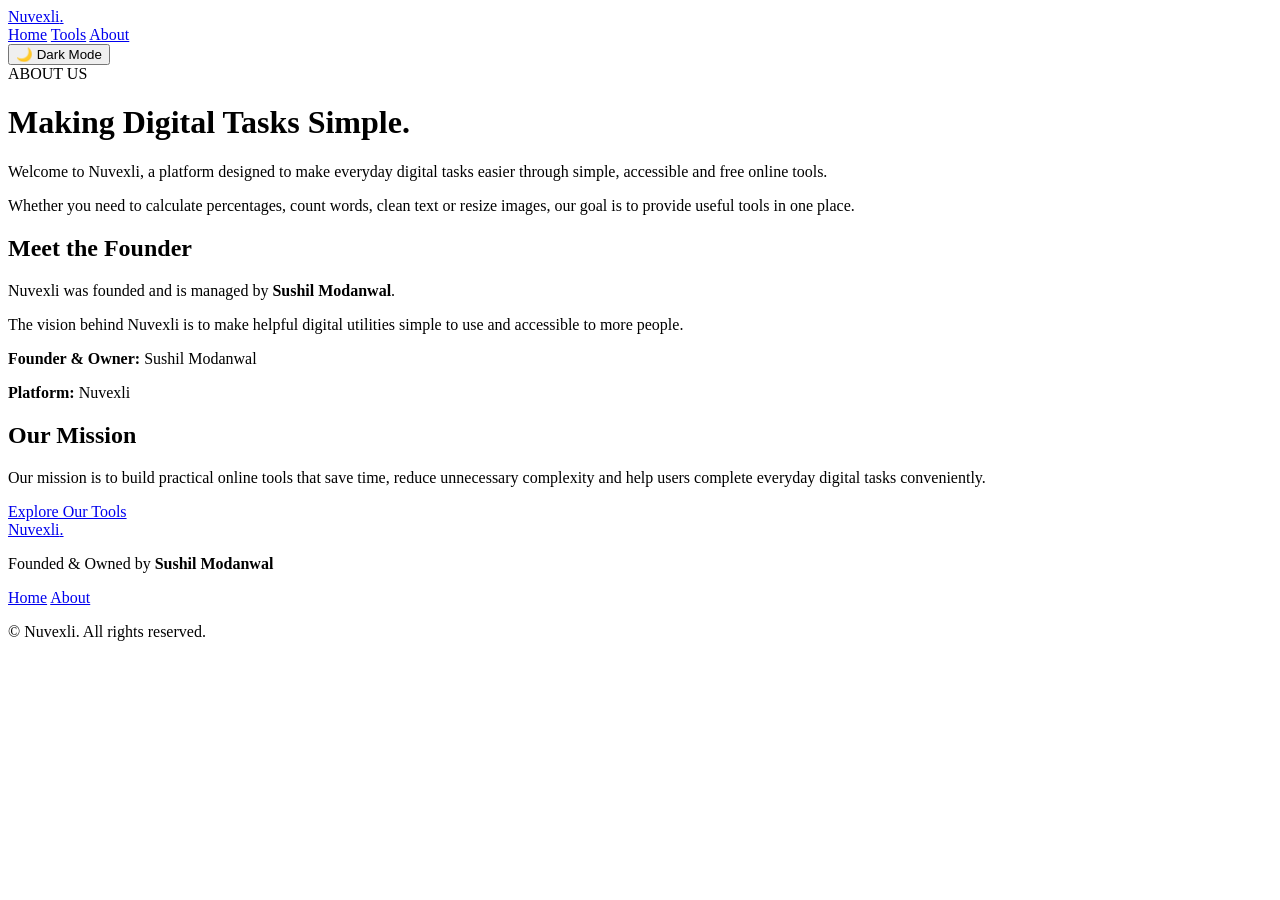
==== about.html @ 03057821 "Add files via upload" ====
<!DOCTYPE html>
<html lang="en">
<head>
    <meta charset="UTF-8">
    <meta name="viewport" content="width=device-width, initial-scale=1.0">

    <title>About Nuvexli | Founder & Owner</title>

    <meta name="description"
          content="Learn about Nuvexli, a free online tools platform founded and managed by Sushil Modanwal.">

    <meta name="author" content="Sushil Modanwal">

    <link rel="stylesheet" href="css/style.css">
</head>

<body>

    <header class="header">
        <a href="index.html" class="logo">Nuvexli<span>.</span></a>

        <nav class="navbar">
            <a href="index.html">Home</a>
            <a href="index.html#tools">Tools</a>
            <a href="about.html">About</a>
        </nav>

        <button id="themeToggle" class="theme-btn" type="button">
            🌙 Dark Mode
        </button>
    </header>

    <main class="about-page">
        <span class="badge">ABOUT US</span>

        <h1>Making Digital Tasks <span>Simple.</span></h1>

        <p>
            Welcome to Nuvexli, a platform designed to make everyday digital
            tasks easier through simple, accessible and free online tools.
        </p>

        <p>
            Whether you need to calculate percentages, count words, clean text
            or resize images, our goal is to provide useful tools in one place.
        </p>

        <section class="founder-card">
            <h2>Meet the Founder</h2>

            <p>
                Nuvexli was founded and is managed by
                <strong>Sushil Modanwal</strong>.
            </p>

            <p>
                The vision behind Nuvexli is to make helpful digital utilities
                simple to use and accessible to more people.
            </p>

            <p><strong>Founder & Owner:</strong> Sushil Modanwal</p>
            <p><strong>Platform:</strong> Nuvexli</p>
        </section>

        <h2>Our Mission</h2>

        <p>
            Our mission is to build practical online tools that save time,
            reduce unnecessary complexity and help users complete everyday
            digital tasks conveniently.
        </p>

        <a href="index.html#tools" class="primary-btn">Explore Our Tools</a>
    </main>

    <footer class="footer">
        <a href="index.html" class="logo">Nuvexli<span>.</span></a>

        <p>Founded & Owned by <strong>Sushil Modanwal</strong></p>

        <div class="footer-links">
            <a href="index.html">Home</a>
            <a href="about.html">About</a>
        </div>

        <p class="copyright">
            © <span id="year"></span> Nuvexli. All rights reserved.
        </p>
    </footer>

    <script src="js/script.js"></script>
</body>
</html>
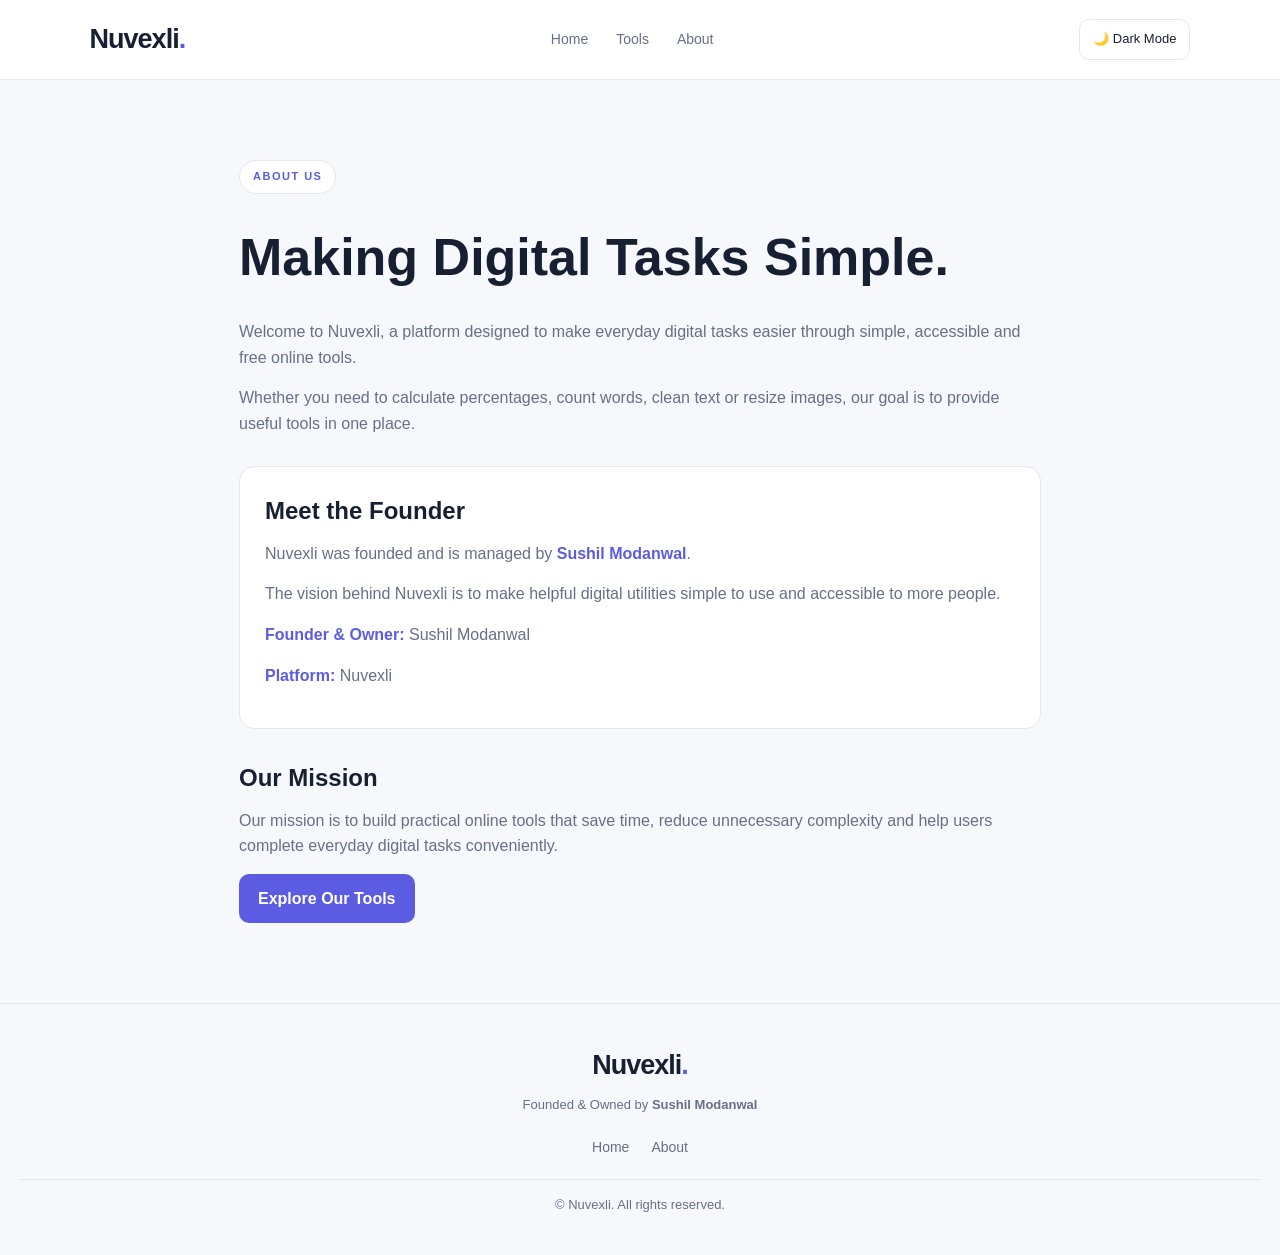
==== commit d9888639: "Add files via upload" ====
--- a/about.html
+++ b/about.html
@@ -11,7 +11,7 @@
 
     <meta name="author" content="Sushil Modanwal">
 
-    <link rel="stylesheet" href="css/style.css">
+    <link rel="stylesheet" href="style.css">
 </head>
 
 <body>
--- a/style.css
+++ b/style.css
@@ -0,0 +1,526 @@
+/* =========================
+   NUVEXLI - MAIN STYLESHEET
+   Owner: Sushil Modanwal
+========================= */
+
+:root {
+    --background: #f6f8fc;
+    --surface: #ffffff;
+    --text: #172033;
+    --muted: #667085;
+    --primary: #5b5ce2;
+    --primary-hover: #4546c8;
+    --border: #e4e7ef;
+    --shadow: 0 10px 30px rgba(24, 32, 55, 0.06);
+}
+
+* {
+    box-sizing: border-box;
+    margin: 0;
+    padding: 0;
+}
+
+html {
+    scroll-behavior: smooth;
+    scroll-padding-top: 90px;
+}
+
+body {
+    font-family: Arial, Helvetica, sans-serif;
+    background: var(--background);
+    color: var(--text);
+    line-height: 1.6;
+    transition: background 0.25s, color 0.25s;
+}
+
+a {
+    color: inherit;
+    text-decoration: none;
+}
+
+button,
+input,
+textarea,
+select {
+    font: inherit;
+}
+
+button {
+    cursor: pointer;
+}
+
+button:focus-visible,
+a:focus-visible,
+input:focus-visible,
+textarea:focus-visible,
+select:focus-visible {
+    outline: 3px solid rgba(91, 92, 226, 0.35);
+    outline-offset: 2px;
+}
+
+/* Dark mode */
+
+body.dark-mode {
+    --background: #10121a;
+    --surface: #191d29;
+    --text: #f1f3f9;
+    --muted: #a5adbf;
+    --primary: #898aff;
+    --primary-hover: #a1a2ff;
+    --border: #2c3242;
+    --shadow: 0 10px 30px rgba(0, 0, 0, 0.18);
+}
+
+/* Header */
+
+.header {
+    position: sticky;
+    top: 0;
+    z-index: 100;
+    display: flex;
+    align-items: center;
+    justify-content: space-between;
+    gap: 20px;
+    padding: 18px 7%;
+    background: var(--surface);
+    border-bottom: 1px solid var(--border);
+}
+
+.logo {
+    font-size: 27px;
+    font-weight: 800;
+    letter-spacing: -1px;
+}
+
+.logo span {
+    color: var(--primary);
+}
+
+.navbar {
+    display: flex;
+    align-items: center;
+    gap: 28px;
+}
+
+.navbar a,
+.footer-links a {
+    color: var(--muted);
+    font-size: 14px;
+    transition: color 0.2s;
+}
+
+.navbar a:hover,
+.footer-links a:hover {
+    color: var(--primary);
+}
+
+.theme-btn {
+    border: 1px solid var(--border);
+    border-radius: 10px;
+    padding: 9px 13px;
+    background: var(--surface);
+    color: var(--text);
+    font-size: 13px;
+}
+
+/* Hero */
+
+.hero {
+    text-align: center;
+    padding: 100px 20px 85px;
+    background:
+        radial-gradient(ellipse at top, rgba(91, 92, 226, 0.12), transparent 60%);
+}
+
+.badge {
+    display: inline-block;
+    margin-bottom: 22px;
+    padding: 7px 13px;
+    border: 1px solid var(--border);
+    border-radius: 50px;
+    color: var(--primary);
+    background: var(--surface);
+    font-size: 11px;
+    font-weight: 800;
+    letter-spacing: 1.5px;
+}
+
+.hero h1 {
+    font-size: clamp(40px, 7vw, 72px);
+    line-height: 1.1;
+    letter-spacing: -2px;
+    margin-bottom: 22px;
+}
+
+.hero h1 span {
+    color: var(--primary);
+}
+
+.hero > p {
+    max-width: 610px;
+    margin: 0 auto 30px;
+    color: var(--muted);
+    font-size: 17px;
+}
+
+.primary-btn {
+    display: inline-block;
+    border: none;
+    border-radius: 10px;
+    padding: 12px 19px;
+    background: var(--primary);
+    color: #ffffff;
+    font-weight: 700;
+    transition: transform 0.2s, background 0.2s;
+}
+
+.primary-btn:hover {
+    background: var(--primary-hover);
+    transform: translateY(-2px);
+}
+
+.owner-badge {
+    margin-top: 24px;
+    color: var(--muted);
+    font-size: 13px;
+}
+
+.owner-badge strong {
+    color: var(--text);
+}
+
+/* Tools */
+
+.tools-section {
+    padding: 45px 7% 90px;
+}
+
+.section-heading {
+    margin-bottom: 25px;
+    text-align: center;
+}
+
+.section-heading h2,
+.about-preview h2 {
+    margin-bottom: 8px;
+    font-size: 32px;
+    letter-spacing: -0.8px;
+}
+
+.section-heading p,
+.about-preview > p {
+    color: var(--muted);
+}
+
+.search-box {
+    display: block;
+    width: 100%;
+    max-width: 560px;
+    margin: 0 auto 35px;
+    padding: 15px 18px;
+    border: 1px solid var(--border);
+    border-radius: 12px;
+    background: var(--surface);
+    color: var(--text);
+}
+
+.tools-grid {
+    display: grid;
+    grid-template-columns: repeat(3, minmax(0, 1fr));
+    gap: 22px;
+}
+
+.tool-card {
+    min-width: 0;
+    padding: 25px;
+    border: 1px solid var(--border);
+    border-radius: 17px;
+    background: var(--surface);
+    box-shadow: var(--shadow);
+    transition: transform 0.2s, border-color 0.2s;
+}
+
+.tool-card:hover {
+    transform: translateY(-4px);
+    border-color: var(--primary);
+}
+
+.tool-icon {
+    display: grid;
+    place-items: center;
+    width: 48px;
+    height: 48px;
+    margin-bottom: 17px;
+    border-radius: 13px;
+    background: rgba(91, 92, 226, 0.12);
+    font-size: 24px;
+}
+
+.tool-card h3 {
+    margin-bottom: 8px;
+    font-size: 19px;
+}
+
+.tool-card > p {
+    margin-bottom: 18px;
+    color: var(--muted);
+    font-size: 13px;
+}
+
+.tool-card label {
+    display: block;
+    margin: 12px 0 6px;
+    color: var(--muted);
+    font-size: 12px;
+    font-weight: 700;
+}
+
+.tool-card input:not([type="file"]),
+.tool-card textarea,
+.tool-card select {
+    display: block;
+    width: 100%;
+    margin-bottom: 12px;
+    padding: 11px;
+    border: 1px solid var(--border);
+    border-radius: 9px;
+    background: var(--background);
+    color: var(--text);
+}
+
+.tool-card input[type="file"] {
+    display: block;
+    max-width: 100%;
+    margin: 12px 0;
+    color: var(--muted);
+    font-size: 12px;
+}
+
+.tool-card textarea {
+    min-height: 95px;
+    resize: vertical;
+}
+
+.full-btn {
+    width: 100%;
+    margin-top: 7px;
+    font-size: 13px;
+}
+
+.small-btn {
+    border: 1px solid var(--border);
+    border-radius: 8px;
+    padding: 9px 11px;
+    background: var(--background);
+    color: var(--text);
+    font-size: 11px;
+    font-weight: 700;
+}
+
+.small-btn:hover {
+    border-color: var(--primary);
+}
+
+.button-row {
+    display: flex;
+    flex-wrap: wrap;
+    gap: 8px;
+    margin-bottom: 12px;
+}
+
+.result-row {
+    display: flex;
+    flex-wrap: wrap;
+    gap: 18px;
+    color: var(--muted);
+    font-size: 12px;
+}
+
+.result-row strong {
+    color: var(--primary);
+}
+
+.tool-card .result {
+    margin: 15px 0 0;
+    overflow-wrap: anywhere;
+    color: var(--primary);
+    font-size: 13px;
+    font-weight: 700;
+}
+
+.download-link {
+    display: inline-block;
+    margin-top: 12px;
+    color: var(--primary);
+    font-size: 13px;
+    font-weight: 700;
+    text-decoration: underline;
+}
+
+.no-results {
+    margin-top: 30px;
+    text-align: center;
+    color: var(--muted);
+}
+
+/* About preview */
+
+.about-preview {
+    padding: 75px 20px;
+    text-align: center;
+    background: var(--surface);
+    border-top: 1px solid var(--border);
+}
+
+.about-preview > p {
+    max-width: 650px;
+    margin: 12px auto;
+}
+
+.founder-line {
+    color: var(--text) !important;
+}
+
+.founder-line strong {
+    color: var(--primary);
+}
+
+.text-link {
+    display: inline-block;
+    margin-top: 15px;
+    color: var(--primary);
+    font-weight: 700;
+}
+
+/* Footer */
+
+.footer {
+    padding: 40px 20px;
+    border-top: 1px solid var(--border);
+    text-align: center;
+}
+
+.footer > p {
+    margin-top: 8px;
+    color: var(--muted);
+    font-size: 13px;
+}
+
+.footer-owner strong {
+    color: var(--text);
+}
+
+.footer-links {
+    display: flex;
+    justify-content: center;
+    gap: 22px;
+    margin: 20px 0;
+}
+
+.copyright {
+    padding-top: 15px;
+    border-top: 1px solid var(--border);
+}
+
+/* About page */
+
+.about-page {
+    max-width: 850px;
+    min-height: 65vh;
+    margin: 0 auto;
+    padding: 80px 24px;
+}
+
+.about-page h1 {
+    margin-bottom: 20px;
+    font-size: clamp(35px, 5vw, 52px);
+}
+
+.about-page h2 {
+    margin: 30px 0 10px;
+}
+
+.about-page p {
+    margin-bottom: 15px;
+    color: var(--muted);
+}
+
+.founder-card {
+    margin-top: 30px;
+    padding: 25px;
+    border: 1px solid var(--border);
+    border-radius: 15px;
+    background: var(--surface);
+}
+
+.founder-card h2 {
+    margin-top: 0;
+}
+
+.founder-card strong {
+    color: var(--primary);
+}
+
+/* Responsive */
+
+@media (max-width: 1000px) {
+    .tools-grid {
+        grid-template-columns: repeat(2, minmax(0, 1fr));
+    }
+
+    .header {
+        padding: 16px 4%;
+    }
+
+    .tools-section {
+        padding-right: 4%;
+        padding-left: 4%;
+    }
+}
+
+@media (max-width: 650px) {
+    .header {
+        flex-wrap: wrap;
+        justify-content: space-between;
+    }
+
+    .logo {
+        font-size: 24px;
+    }
+
+    .navbar {
+        order: 3;
+        width: 100%;
+        justify-content: center;
+        gap: 24px;
+    }
+
+    .theme-btn {
+        padding: 8px 10px;
+    }
+
+    .hero {
+        padding: 70px 20px;
+    }
+
+    .hero h1 {
+        letter-spacing: -1px;
+    }
+
+    .hero > p {
+        font-size: 15px;
+    }
+
+    .tools-grid {
+        grid-template-columns: 1fr;
+    }
+
+    .tool-card {
+        padding: 22px;
+    }
+
+    .section-heading h2,
+    .about-preview h2 {
+        font-size: 27px;
+    }
+}
